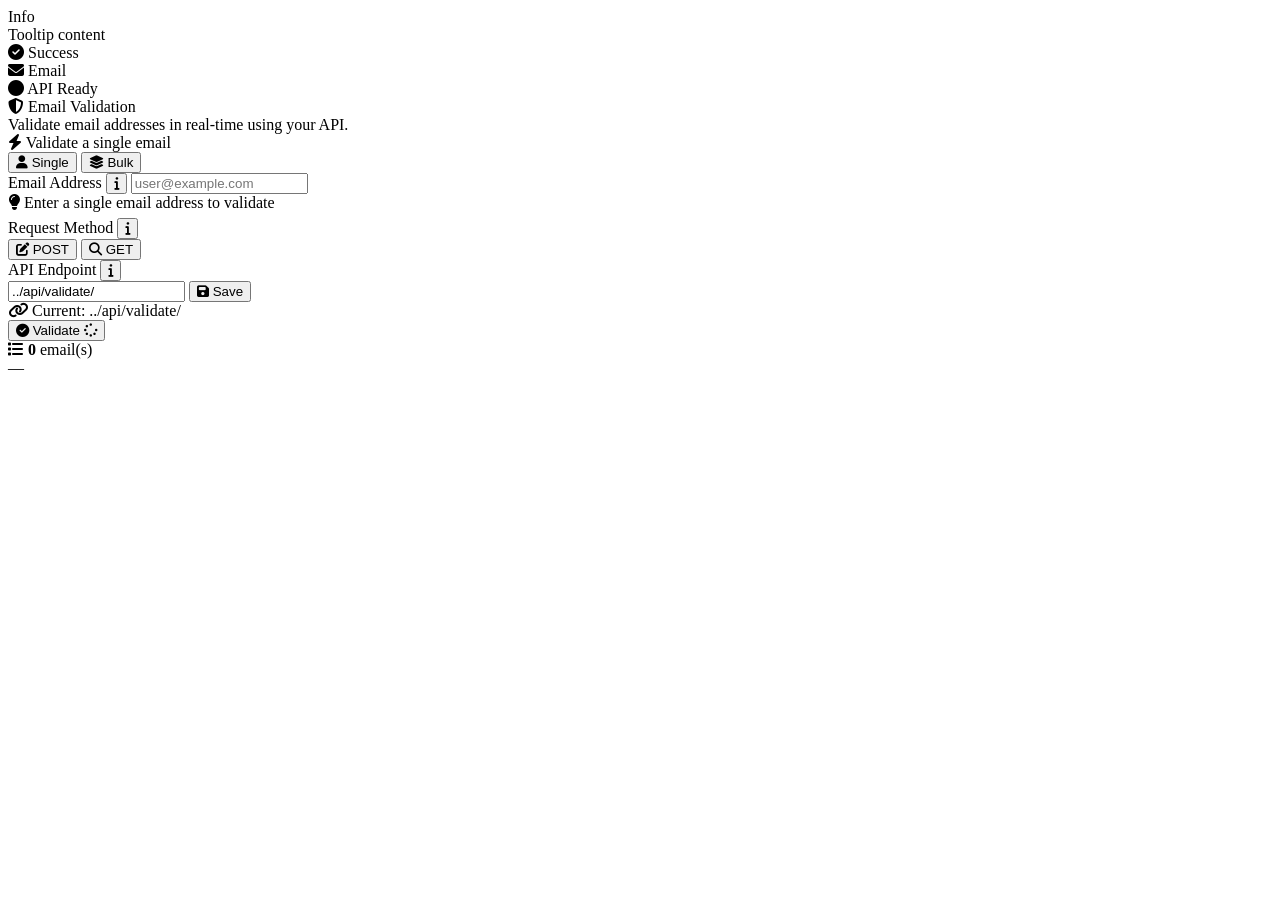
==== index.html @ 126517c9 "Create index.html" ====
<!DOCTYPE html>
<html lang="en">
<head>
    <meta charset="UTF-8" />
    <meta name="viewport" content="width=device-width, initial-scale=1.0" />
    <title>Email Validator · iOS</title>

    <link rel="preconnect" href="https://fonts.googleapis.com">
    <link rel="preconnect" href="https://fonts.gstatic.com" crossorigin>
    <link href="https://fonts.googleapis.com/css2?family=Inter:wght@400;500;600;700;800;900&display=swap" rel="stylesheet">
    <link rel="stylesheet" href="https://cdnjs.cloudflare.com/ajax/libs/font-awesome/6.5.0/css/all.min.css">
    <link href="https://unpkg.com/aos@2.3.1/dist/aos.css" rel="stylesheet">

    <style>
            </style>
</head>
<body>

    <div class="bg-glow"></div>

    <div class="info-tooltip" id="infoTooltip">
        <div class="tip-title" id="tipTitle">Info</div>
        <div id="tipBody">Tooltip content</div>
    </div>

    <div class="toast" id="toast">
        <i class="fas fa-check-circle"></i>
        <span id="toastMsg">Success</span>
    </div>

    <div class="ios-container" id="app">

        <header class="ios-header" data-aos="fade-down" data-aos-duration="600">
            <div class="brand">
                <i class="fas fa-envelope"></i>
                <span>Email<span style="color:rgba(255,255,255,.6);">Validator</span></span>
            </div>
            <div class="status-badge">
                <i class="fas fa-circle"></i>
                <span>API Ready</span>
            </div>
        </header>

        <div class="card-3d" id="card3d">
            <div class="ios-card" data-aos="fade-up" data-aos-duration="700" data-aos-delay="100">
                <div class="glow-accent g1"></div>
                <div class="glow-accent g2"></div>

                <div class="card-title">
                    <i class="fas fa-shield-halved"></i>
                    Email Validation
                </div>
                <div class="card-sub">Validate email addresses in real-time using your API.</div>

                <div class="typer-wrapper">
                    <span class="typer-prefix"><i class="fas fa-bolt"></i></span>
                    <span class="typer-text" id="typerText"></span>
                </div>

                <div class="mode-toggle" id="modeToggle">
                    <div class="slider-bg" id="sliderBg"></div>
                    <button class="active" data-mode="single" id="modeSingle">
                        <i class="fas fa-user"></i> Single
                    </button>
                    <button data-mode="bulk" id="modeBulk">
                        <i class="fas fa-layer-group"></i> Bulk
                    </button>
                </div>

                <div id="singleMode">
                    <div class="form-group">
                        <label>
                            Email Address
                            <button class="info-btn" data-tip="single-email"><i class="fas fa-info"></i></button>
                        </label>
                        <input type="email" class="ios-input" id="singleEmail" placeholder="user@example.com" />
                        <div class="info-tip"><i class="fas fa-lightbulb"></i> Enter a single email address to validate</div>
                    </div>
                </div>

                <div id="bulkMode" style="display:none;">
                    <div class="form-group">
                        <label>
                            Email List
                            <button class="info-btn" data-tip="bulk-emails"><i class="fas fa-info"></i></button>
                        </label>
                        <textarea class="ios-input textarea bulk-area" id="bulkEmails" placeholder="user1@example.com, user2@example.com, user3@example.com"></textarea>
                        <div class="info-tip"><i class="fas fa-lightbulb"></i> Separate emails with commas, or upload a file below</div>
                    </div>

                    <div class="form-group">
                        <label>
                            Upload File
                            <button class="info-btn" data-tip="file-upload"><i class="fas fa-info"></i></button>
                        </label>
                        <div class="file-upload-zone" id="fileZone">
                            <div class="upload-icon"><i class="fas fa-cloud-arrow-up"></i></div>
                            <div class="upload-text">Drop your file here or <span>browse</span></div>
                            <div class="upload-hint">Supports CSV, TXT, PDF — extracts emails automatically</div>
                            <input type="file" id="fileInput" accept=".csv,.txt,.pdf" />
                            <div class="file-name" id="fileName"><i class="fas fa-file"></i> <span id="fileNameText"></span></div>
                        </div>
                    </div>

                    <div class="bulk-preview" id="bulkPreview">
                        <div class="preview-count"><i class="fas fa-envelope"></i> <b id="previewCount">0</b> email(s) detected</div>
                        <div class="preview-list" id="previewList"></div>
                    </div>
                </div>

                <div class="form-group" style="margin-top:6px;">
                    <label>
                        Request Method
                        <button class="info-btn" data-tip="method"><i class="fas fa-info"></i></button>
                    </label>
                    <div class="method-selector" id="methodSelector">
                        <button class="active" data-method="POST"><i class="fas fa-pen-to-square"></i> POST</button>
                        <button data-method="GET"><i class="fas fa-magnifying-glass"></i> GET</button>
                    </div>
                </div>

                <div class="form-group">
                    <label>
                        API Endpoint
                        <button class="info-btn" data-tip="api-path"><i class="fas fa-info"></i></button>
                    </label>
                    <div class="api-path-row">
                        <input type="text" class="ios-input" id="apiPath" placeholder="../api/validate/" value="../api/validate/" />
                        <button class="btn-save-path" id="savePathBtn"><i class="fas fa-floppy-disk"></i> Save</button>
                    </div>
                    <div class="info-tip"><i class="fas fa-link"></i> <span id="apiPathDisplay">Current: ../api/validate/</span></div>
                </div>

                <button class="btn-primary" id="validateBtn">
                    <i class="fas fa-check-circle"></i>
                    <span class="btn-text">Validate</span>
                    <i class="fas fa-spinner spinner"></i>
                </button>

                <div class="results-panel" id="resultsPanel">
                    <div class="result-header">
                        <div class="result-count"><i class="fas fa-list"></i> <b id="resultCount">0</b> email(s)</div>
                        <div class="result-status" id="resultStatus">—</div>
                    </div>
                    <div class="results-list" id="resultsList"></div>
                </div>

            </div>
        </div>

        <div style="text-align:center;margin-top:20px;font-size:12px;color:rgba(255,255,255,.15);letter-spacing:.04em;">
            <i class="fas fa-shield" style="margin-right:6px;"></i> Secured · iOS Design
        </div>

    </div>

    <script src="https://unpkg.com/aos@2.3.1/dist/aos.js"></script>

    <script>
        AOS.init({
            once: true,
            duration: 600,
            easing: 'ease-out-cubic',
        });

        // ─── DOM REFS ───
        const modeSingle = document.getElementById('modeSingle');
        const modeBulk = document.getElementById('modeBulk');
        const sliderBg = document.getElementById('sliderBg');
        const singleMode = document.getElementById('singleMode');
        const bulkMode = document.getElementById('bulkMode');
        const singleEmail = document.getElementById('singleEmail');
        const bulkEmails = document.getElementById('bulkEmails');
        const fileInput = document.getElementById('fileInput');
        const fileZone = document.getElementById('fileZone');
        const fileName = document.getElementById('fileName');
        const fileNameText = document.getElementById('fileNameText');
        const bulkPreview = document.getElementById('bulkPreview');
        const previewCount = document.getElementById('previewCount');
        const previewList = document.getElementById('previewList');
        const methodSelector = document.getElementById('methodSelector');
        const apiPath = document.getElementById('apiPath');
        const savePathBtn = document.getElementById('savePathBtn');
        const apiPathDisplay = document.getElementById('apiPathDisplay');
        const validateBtn = document.getElementById('validateBtn');
        const resultsPanel = document.getElementById('resultsPanel');
        const resultCount = document.getElementById('resultCount');
        const resultStatus = document.getElementById('resultStatus');
        const resultsList = document.getElementById('resultsList');
        const typerText = document.getElementById('typerText');
        const tooltip = document.getElementById('infoTooltip');
        const tipTitle = document.getElementById('tipTitle');
        const tipBody = document.getElementById('tipBody');
        const toast = document.getElementById('toast');
        const toastMsg = document.getElementById('toastMsg');

        // ─── STATE ───
        let currentMode = 'single';
        let currentMethod = 'POST';
        let savedApiPath = localStorage.getItem('emailValidatorApiPath') || '../api/validate/';
        let isProcessing = false;
        let tooltipTimeout = null;

        // ─── TYPER ───
        const typerMessages = [
            'Validate emails instantly',
            'Bulk validation with ease',
            'Secure and fast',
            'Upload CSV, TXT, PDF',
            'Real-time results',
        ];
        let typerIndex = 0;
        let charIndex = 0;
        let isDeleting = false;

        function typeEffect() {
            const msg = typerMessages[typerIndex];
            if (!isDeleting) {
                typerText.textContent = msg.substring(0, charIndex + 1);
                charIndex++;
                if (charIndex === msg.length) {
                    isDeleting = true;
                    setTimeout(typeEffect, 2800);
                    return;
                }
                setTimeout(typeEffect, 40 + Math.random() * 30);
            } else {
                typerText.textContent = msg.substring(0, charIndex);
                charIndex--;
                if (charIndex < 0) {
                    isDeleting = false;
                    typerIndex = (typerIndex + 1) % typerMessages.length;
                    setTimeout(typeEffect, 600);
                    return;
                }
                setTimeout(typeEffect, 20 + Math.random() * 15);
            }
        }
        setTimeout(typeEffect, 400);

        // ─── 3D CARD ───
        const card3d = document.getElementById('card3d');
        card3d.addEventListener('mousemove', (e) => {
            const rect = card3d.getBoundingClientRect();
            const x = (e.clientX - rect.left) / rect.width - 0.5;
            const y = (e.clientY - rect.top) / rect.height - 0.5;
            card3d.style.setProperty('--rx', (y * -6).toFixed(1) + 'deg');
            card3d.style.setProperty('--ry', (x * 6).toFixed(1) + 'deg');
        });
        card3d.addEventListener('mouseleave', () => {
            card3d.style.setProperty('--rx', '0deg');
            card3d.style.setProperty('--ry', '0deg');
        });

        // ─── MODE TOGGLE ───
        function setMode(mode) {
            currentMode = mode;
            const isSingle = mode === 'single';

            modeSingle.classList.toggle('active', isSingle);
            modeBulk.classList.toggle('active', !isSingle);
            sliderBg.classList.toggle('right', !isSingle);

            singleMode.style.display = isSingle ? 'block' : 'none';
            bulkMode.style.display = isSingle ? 'none' : 'block';

            resultsPanel.classList.remove('show');

            if (isSingle) {
                typerMessages[0] = 'Validate a single email';
            } else {
                typerMessages[0] = 'Bulk validation with ease';
            }
            typerIndex = 0;
            charIndex = 0;
            isDeleting = false;
            typerText.textContent = '';
            setTimeout(typeEffect, 300);
        }

        modeSingle.addEventListener('click', () => setMode('single'));
        modeBulk.addEventListener('click', () => setMode('bulk'));

        // ─── METHOD SELECTOR ───
        methodSelector.querySelectorAll('button').forEach(btn => {
            btn.addEventListener('click', () => {
                methodSelector.querySelectorAll('button').forEach(b => b.classList.remove('active'));
                btn.classList.add('active');
                currentMethod = btn.dataset.method;
            });
        });

        // ─── API PATH ───
        apiPath.value = savedApiPath;
        apiPathDisplay.textContent = `Current: ${savedApiPath}`;

        savePathBtn.addEventListener('click', () => {
            const path = apiPath.value.trim() || '../api/validate/';
            savedApiPath = path;
            localStorage.setItem('emailValidatorApiPath', path);
            apiPathDisplay.textContent = `Current: ${path}`;
            savePathBtn.classList.add('saved');
            savePathBtn.innerHTML = '<i class="fas fa-check"></i> Saved';
            setTimeout(() => {
                savePathBtn.classList.remove('saved');
                savePathBtn.innerHTML = '<i class="fas fa-floppy-disk"></i> Save';
            }, 2000);
            showToast('API path saved successfully', 'success');
        });

        // ─── FILE UPLOAD ───
        const supportedTypes = ['.csv', '.txt', '.pdf'];

        fileInput.addEventListener('change', handleFile);
        fileZone.addEventListener('dragover', (e) => {
            e.preventDefault();
            fileZone.classList.add('dragover');
        });
        fileZone.addEventListener('dragleave', () => {
            fileZone.classList.remove('dragover');
        });
        fileZone.addEventListener('drop', (e) => {
            e.preventDefault();
            fileZone.classList.remove('dragover');
            if (e.dataTransfer.files.length) {
                fileInput.files = e.dataTransfer.files;
                handleFile({ target: fileInput });
            }
        });

        function handleFile(e) {
            const file = e.target.files[0];
            if (!file) return;

            const ext = '.' + file.name.split('.').pop().toLowerCase();
            if (!supportedTypes.includes(ext)) {
                showToast('Unsupported file type. Please use CSV, TXT, or PDF.', 'error');
                return;
            }

            fileName.classList.add('show');
            fileNameText.textContent = file.name;

            const reader = new FileReader();
            reader.onload = (ev) => {
                const text = ev.target.result;
                const emails = extractEmails(text);
                if (emails.length === 0) {
                    showToast('No valid emails found in the file.', 'error');
                    return;
                }
                bulkEmails.value = emails.join(', ');
                updateBulkPreview();
                showToast(`Extracted ${emails.length} email(s) from ${file.name}`, 'success');
            };

            if (ext === '.pdf') {
                reader.readAsText(file);
                showToast('PDF text extraction (basic). For best results, use CSV or TXT.', 'info');
            } else {
                reader.readAsText(file);
            }
        }

        function extractEmails(text) {
            const emailRegex = /[a-zA-Z0-9._%+-]+@[a-zA-Z0-9.-]+\.[a-zA-Z]{2,}/g;
            const matches = text.match(emailRegex) || [];
            const unique = [...new Set(matches.map(e => e.trim().toLowerCase()))];
            return unique;
        }

        bulkEmails.addEventListener('input', updateBulkPreview);

        function updateBulkPreview() {
            const text = bulkEmails.value;
            const emails = extractEmails(text);
            if (emails.length === 0) {
                bulkPreview.classList.remove('show');
                return;
            }
            bulkPreview.classList.add('show');
            previewCount.textContent = emails.length;
            previewList.innerHTML = emails.slice(0, 20).map(e =>
                `<span class="chip">${e}</span>`
            ).join('');
            if (emails.length > 20) {
                previewList.innerHTML += `<span class="chip">+${emails.length - 20} more</span>`;
            }
        }

        // ─── TOOLTIP ───
        const tipData = {
            'single-email': { title: 'Single Email', body: 'Enter one email address to validate. The API will check if the email is properly formatted and deliverable.' },
            'bulk-emails': { title: 'Bulk Emails', body: 'Enter multiple email addresses separated by commas. You can also upload a CSV, TXT, or PDF file to extract emails automatically.' },
            'file-upload': { title: 'File Upload', body: 'Upload CSV, TXT, or PDF files. The system will extract all email addresses from the file content and populate the list for bulk validation.' },
            'method': { title: 'Request Method', body: 'Choose POST to send data in the request body, or GET to send as query parameters. Your API should handle both methods accordingly.' },
            'api-path': { title: 'API Endpoint', body: 'Set the base URL path for your validation API. The endpoint will be combined with the method and email data. Save to persist across sessions.' }
        };

        document.querySelectorAll('.info-btn').forEach(btn => {
            btn.addEventListener('mouseenter', (e) => {
                const key = btn.dataset.tip;
                const data = tipData[key];
                if (!data) return;
                tipTitle.textContent = data.title;
                tipBody.textContent = data.body;
                const rect = btn.getBoundingClientRect();
                tooltip.style.left = Math.min(rect.left + rect.width / 2 - 100, window.innerWidth - 340) + 'px';
                tooltip.style.top = (rect.bottom + 14) + 'px';
                tooltip.classList.add('show');
                clearTimeout(tooltipTimeout);
            });
            btn.addEventListener('mouseleave', () => {
                tooltipTimeout = setTimeout(() => {
                    tooltip.classList.remove('show');
                }, 200);
            });
        });

        document.addEventListener('scroll', () => {
            tooltip.classList.remove('show');
        });

        // ─── TOAST ───
        let toastTimeout = null;

        function showToast(msg, type = 'info') {
            toastMsg.textContent = msg;
            toast.className = 'toast ' + type;
            toast.querySelector('i').className = type === 'success' ? 'fas fa-check-circle' :
                type === 'error' ? 'fas fa-exclamation-circle' :
                'fas fa-info-circle';
            toast.classList.add('show');
            clearTimeout(toastTimeout);
            toastTimeout = setTimeout(() => {
                toast.classList.remove('show');
            }, 3000);
        }

        // ─── VALIDATION ───
        validateBtn.addEventListener('click', performValidation);

        async function performValidation() {
            if (isProcessing) return;

            let emails = [];
            if (currentMode === 'single') {
                const email = singleEmail.value.trim();
                if (!email) {
                    showToast('Please enter an email address.', 'error');
                    return;
                }
                if (!isValidEmail(email)) {
                    showToast('Please enter a valid email address.', 'error');
                    return;
                }
                emails = [email];
            } else {
                const text = bulkEmails.value.trim();
                if (!text) {
                    showToast('Please enter emails or upload a file.', 'error');
                    return;
                }
                emails = extractEmails(text);
                if (emails.length === 0) {
                    showToast('No valid emails found. Please check your input.', 'error');
                    return;
                }
            }

            const basePath = savedApiPath.endsWith('/') ? savedApiPath : savedApiPath + '/';
            const apiUrl = basePath + (currentMethod === 'GET' ? '?emails=' + encodeURIComponent(emails.join(',')) : '');

            isProcessing = true;
            validateBtn.classList.add('loading');
            validateBtn.disabled = true;
            resultsPanel.classList.remove('show');

            try {
                const options = {
                    method: currentMethod,
                    headers: {
                        'Accept': 'application/json',
                        'Content-Type': 'application/json',
                    },
                };

                if (currentMethod === 'POST') {
                    options.body = JSON.stringify({ emails: emails });
                }

                const response = await fetch(apiUrl, options);
                let data;
                if (!response.ok && response.status === 404) {
                    data = emails.map(email => ({
                        email: email,
                        valid: Math.random() > 0.25,
                        reason: Math.random() > 0.25 ? 'Valid' : 'Invalid format',
                        mx: Math.random() > 0.3,
                        disposable: Math.random() > 0.85,
                    }));
                } else {
                    try {
                        data = await response.json();
                        if (!Array.isArray(data) && data.results) data = data.results;
                        else if (!Array.isArray(data) && data.data) data = data.data;
                        else if (!Array.isArray(data)) {
                            data = emails.map(email => ({
                                email: email,
                                valid: Math.random() > 0.25,
                                reason: Math.random() > 0.25 ? 'Valid' : 'Invalid format',
                                mx: Math.random() > 0.3,
                                disposable: Math.random() > 0.85,
                            }));
                        }
                    } catch (e) {
                        data = emails.map(email => ({
                            email: email,
                            valid: Math.random() > 0.25,
                            reason: Math.random() > 0.25 ? 'Valid' : 'Invalid format',
                            mx: Math.random() > 0.3,
                            disposable: Math.random() > 0.85,
                        }));
                    }
                }

                if (!Array.isArray(data)) data = [data];
                displayResults(data, emails.length);

            } catch (error) {
                const demoData = emails.map(email => ({
                    email: email,
                    valid: Math.random() > 0.25,
                    reason: Math.random() > 0.25 ? 'Valid' : 'Invalid format',
                    mx: Math.random() > 0.3,
                    disposable: Math.random() > 0.85,
                }));
                displayResults(demoData, emails.length);
                showToast('Using demo data (API not reachable)', 'info');
            } finally {
                isProcessing = false;
                validateBtn.classList.remove('loading');
                validateBtn.disabled = false;
            }
        }

        function isValidEmail(email) {
            return /^[a-zA-Z0-9._%+-]+@[a-zA-Z0-9.-]+\.[a-zA-Z]{2,}$/.test(email);
        }

        function displayResults(data, totalCount) {
            const validCount = data.filter(d => d.valid).length;
            const invalidCount = data.length - validCount;

            resultCount.textContent = data.length;

            if (validCount === data.length && data.length > 0) {
                resultStatus.textContent = 'All Valid';
                resultStatus.className = 'result-status valid';
            } else if (invalidCount === data.length && data.length > 0) {
                resultStatus.textContent = 'All Invalid';
                resultStatus.className = 'result-status invalid';
            } else if (data.length > 0) {
                resultStatus.textContent = `Valid ${validCount} · Invalid ${invalidCount}`;
                resultStatus.className = 'result-status partial';
            } else {
                resultStatus.textContent = '—';
                resultStatus.className = 'result-status';
            }

            resultsList.innerHTML = data.map((item, idx) => {
                const email = item.email || `email${idx + 1}@example.com`;
                const valid = item.valid !== undefined ? item.valid : (Math.random() > 0.25);
                const reason = item.reason || (valid ? 'Valid' : 'Invalid format');
                const statusClass = valid ? 'valid' : 'invalid';
                const iconClass = valid ? 'valid-icon' : 'invalid-icon';
                const iconName = valid ? 'fa-check-circle' : 'fa-circle-xmark';

                return `
                    <div class="result-item" data-aos="fade-up" data-aos-delay="${idx * 30}" data-aos-duration="300">
                        <div class="email">
                            <i class="fas ${iconName} ${iconClass}"></i>
                            ${email}
                            <span class="badge-method">${currentMethod}</span>
                        </div>
                        <span class="status-tag ${statusClass}">${reason}</span>
                    </div>
                `;
            }).join('');

            resultsPanel.classList.add('show');
            setTimeout(() => AOS.refresh(), 100);
            resultsPanel.scrollIntoView({ behavior: 'smooth', block: 'start' });
        }

        singleEmail.addEventListener('keydown', (e) => {
            if (e.key === 'Enter') performValidation();
        });

        bulkEmails.addEventListener('keydown', (e) => {
            if (e.key === 'Enter' && e.ctrlKey) performValidation();
        });

        // ─── INIT ───
        setMode('single');
        apiPath.value = savedApiPath;
        apiPathDisplay.textContent = `Current: ${savedApiPath}`;

        console.log('Email Validator ready');
        console.log(`API Path: ${savedApiPath}`);
        console.log(`Method: ${currentMethod}`);

        setTimeout(() => {
            showToast('Click the (i) icons for help', 'info');
        }, 1200);
    </script>

</body>
</html>
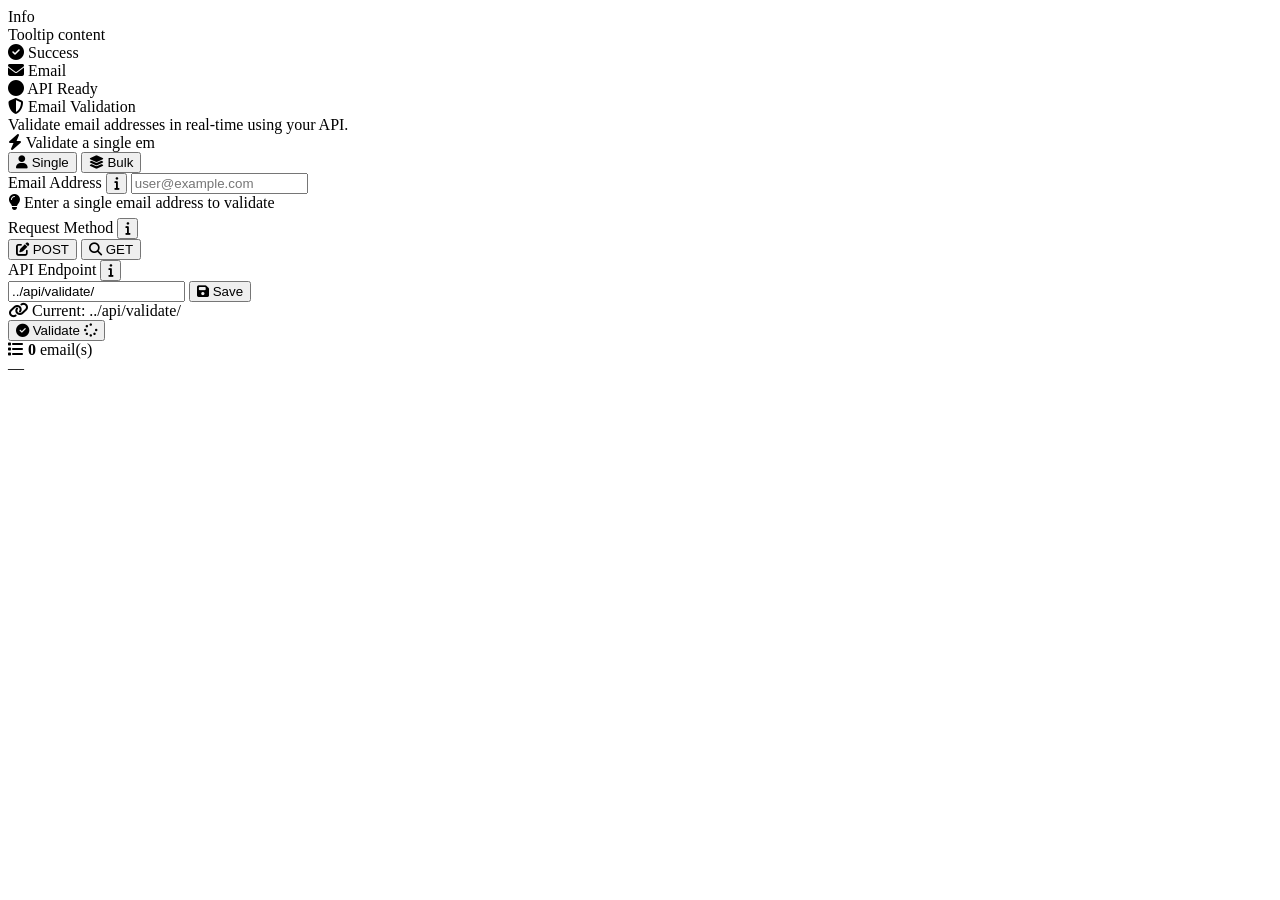
==== commit 48840b70: "Update index.html" ====
--- a/index.html
+++ b/index.html
@@ -11,9 +11,7 @@
     <link href="https://fonts.googleapis.com/css2?family=Inter:wght@400;500;600;700;800;900&display=swap" rel="stylesheet">
     <link rel="stylesheet" href="https://cdnjs.cloudflare.com/ajax/libs/font-awesome/6.5.0/css/all.min.css">
     <link href="https://unpkg.com/aos@2.3.1/dist/aos.css" rel="stylesheet">
-
-    <style>
-            </style>
+    <link rel="stylesheet" href="../css/style.css">
 </head>
 <body>
 
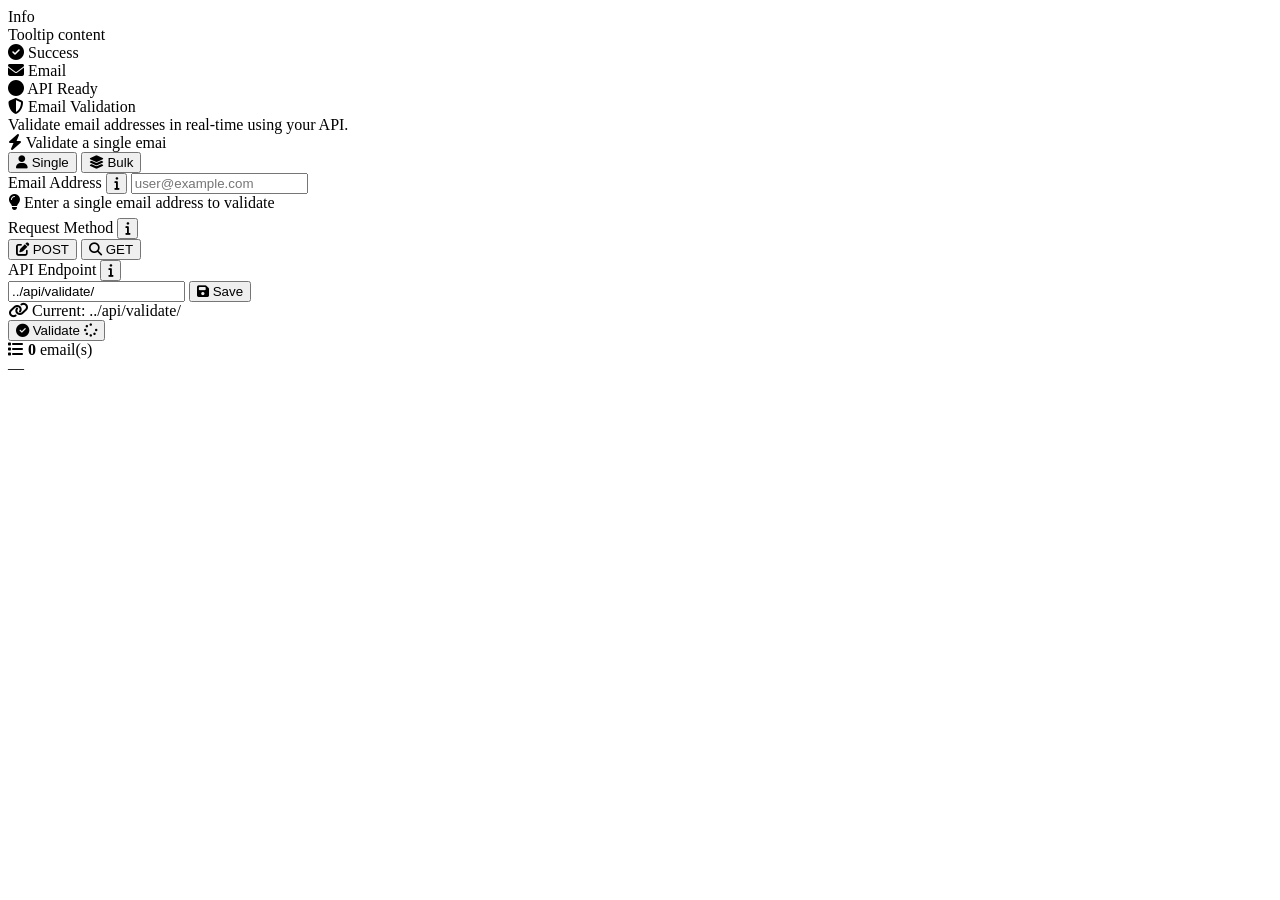
==== commit eb427743: "Update index.html" ====
--- a/index.html
+++ b/index.html
@@ -11,7 +11,7 @@
     <link href="https://fonts.googleapis.com/css2?family=Inter:wght@400;500;600;700;800;900&display=swap" rel="stylesheet">
     <link rel="stylesheet" href="https://cdnjs.cloudflare.com/ajax/libs/font-awesome/6.5.0/css/all.min.css">
     <link href="https://unpkg.com/aos@2.3.1/dist/aos.css" rel="stylesheet">
-    <link rel="stylesheet" href="../css/style.css">
+    <link rel="stylesheet" href="/css/style.css">
 </head>
 <body>
 
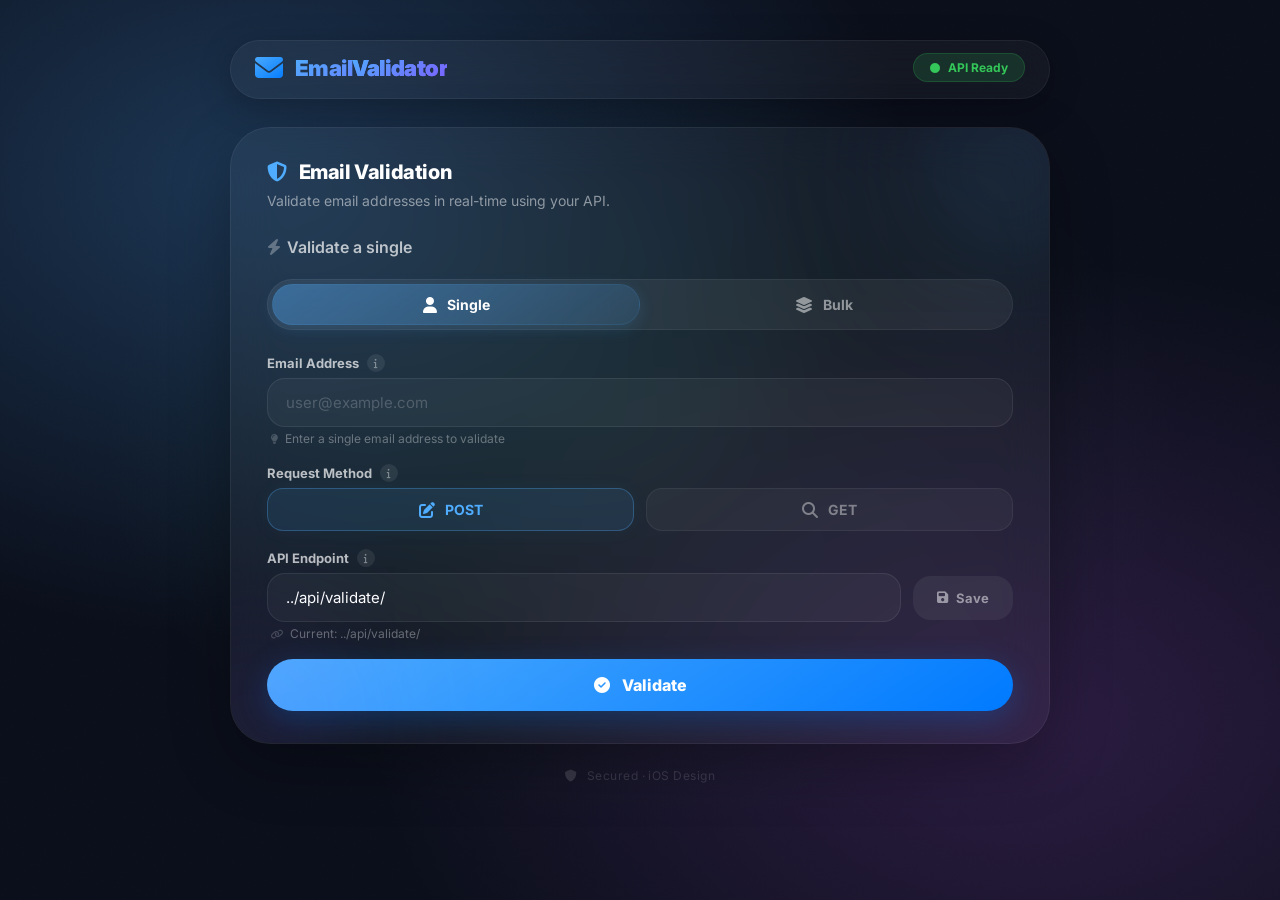
==== commit 4ba4f503: "Update index.html" ====
--- a/index.html
+++ b/index.html
@@ -1,4 +1,3 @@
-
 <!DOCTYPE html>
 <html lang="en">
 <head>
@@ -11,7 +10,957 @@
     <link href="https://fonts.googleapis.com/css2?family=Inter:wght@400;500;600;700;800;900&display=swap" rel="stylesheet">
     <link rel="stylesheet" href="https://cdnjs.cloudflare.com/ajax/libs/font-awesome/6.5.0/css/all.min.css">
     <link href="https://unpkg.com/aos@2.3.1/dist/aos.css" rel="stylesheet">
-    <link rel="stylesheet" href="/css/style.css">
+<style>
+    * {
+            margin: 0;
+            padding: 0;
+            box-sizing: border-box;
+        }
+
+        body {
+            font-family: 'Inter', system-ui, -apple-system, sans-serif;
+            background: #0a0e1a;
+            color: #fff;
+            min-height: 100vh;
+            overflow-x: hidden;
+            padding: 20px;
+        }
+
+        .bg-glow {
+            position: fixed;
+            inset: 0;
+            z-index: 0;
+            pointer-events: none;
+            background:
+                radial-gradient(ellipse at 20% 20%, rgba(79, 172, 254, .25), transparent 45%),
+                radial-gradient(ellipse at 80% 80%, rgba(175, 82, 222, .20), transparent 45%),
+                radial-gradient(ellipse at 50% 50%, rgba(52, 199, 89, .08), transparent 60%),
+                #0a0e1a;
+        }
+
+        .bg-glow::after {
+            content: '';
+            position: absolute;
+            inset: 0;
+            background: url("data:image/svg+xml,%3Csvg viewBox='0 0 400 400' xmlns='http://www.w3.org/2000/svg'%3E%3Cfilter id='n'%3E%3CfeTurbulence type='fractalNoise' baseFrequency='0.9' numOctaves='4' stitchTiles='stitch'/%3E%3C/filter%3E%3Crect width='100%25' height='100%25' filter='url(%23n)' opacity='0.04'/%3E%3C/svg%3E");
+            opacity: .3;
+        }
+
+        .ios-container {
+            position: relative;
+            z-index: 1;
+            max-width: 820px;
+            margin: 0 auto;
+            padding: 20px 0 40px;
+        }
+
+        .ios-header {
+            display: flex;
+            align-items: center;
+            justify-content: space-between;
+            padding: 12px 24px 16px;
+            margin-bottom: 28px;
+            background: rgba(255, 255, 255, .04);
+            border-radius: 32px;
+            border: 1px solid rgba(255, 255, 255, .06);
+            backdrop-filter: blur(20px);
+            -webkit-backdrop-filter: blur(20px);
+            box-shadow: 0 8px 32px rgba(0, 0, 0, .25);
+        }
+
+        .ios-header .brand {
+            display: flex;
+            align-items: center;
+            gap: 12px;
+            font-size: 22px;
+            font-weight: 900;
+            letter-spacing: -0.02em;
+        }
+
+        .ios-header .brand i {
+            background: linear-gradient(145deg, #4facfe, #007aff);
+            -webkit-background-clip: text;
+            -webkit-text-fill-color: transparent;
+            font-size: 28px;
+        }
+
+        .ios-header .brand span {
+            background: linear-gradient(145deg, #4facfe, #7b61ff);
+            -webkit-background-clip: text;
+            -webkit-text-fill-color: transparent;
+        }
+
+        .ios-header .status-badge {
+            display: flex;
+            align-items: center;
+            gap: 8px;
+            padding: 6px 16px;
+            border-radius: 99px;
+            background: rgba(52, 199, 89, .15);
+            border: 1px solid rgba(52, 199, 89, .2);
+            font-size: 12px;
+            font-weight: 700;
+            color: #34c759;
+        }
+
+        .ios-header .status-badge i {
+            font-size: 10px;
+            animation: pulse-dot 1.8s infinite;
+        }
+
+        @keyframes pulse-dot {
+            0%,
+            100% {
+                opacity: 1;
+                transform: scale(1);
+            }
+            50% {
+                opacity: .3;
+                transform: scale(.7);
+            }
+        }
+
+        .ios-card {
+            background: rgba(255, 255, 255, .04);
+            border-radius: 40px;
+            border: 1px solid rgba(255, 255, 255, .06);
+            backdrop-filter: blur(24px);
+            -webkit-backdrop-filter: blur(24px);
+            padding: 32px 36px;
+            margin-bottom: 24px;
+            box-shadow: 0 20px 60px rgba(0, 0, 0, .3);
+            transition: transform .3s ease, box-shadow .3s ease;
+            position: relative;
+            overflow: hidden;
+        }
+
+        .ios-card::before {
+            content: '';
+            position: absolute;
+            top: -50%;
+            right: -50%;
+            width: 80%;
+            height: 80%;
+            background: radial-gradient(circle, rgba(79, 172, 254, .04), transparent 60%);
+            pointer-events: none;
+        }
+
+        .ios-card:hover {
+            transform: translateY(-2px);
+            box-shadow: 0 30px 80px rgba(0, 0, 0, .35);
+        }
+
+        .ios-card .card-title {
+            display: flex;
+            align-items: center;
+            gap: 12px;
+            font-size: 20px;
+            font-weight: 800;
+            margin-bottom: 8px;
+            letter-spacing: -0.02em;
+        }
+
+        .ios-card .card-title i {
+            color: #4facfe;
+        }
+
+        .ios-card .card-sub {
+            font-size: 14px;
+            color: rgba(255, 255, 255, .5);
+            margin-bottom: 22px;
+        }
+
+        .mode-toggle {
+            display: flex;
+            background: rgba(255, 255, 255, .06);
+            border-radius: 99px;
+            padding: 4px;
+            margin-bottom: 24px;
+            border: 1px solid rgba(255, 255, 255, .06);
+            position: relative;
+        }
+
+        .mode-toggle button {
+            flex: 1;
+            padding: 12px 20px;
+            border: none;
+            border-radius: 99px;
+            background: transparent;
+            color: rgba(255, 255, 255, .5);
+            font-weight: 700;
+            font-size: 14px;
+            cursor: pointer;
+            transition: all .3s ease;
+            font-family: inherit;
+            display: flex;
+            align-items: center;
+            justify-content: center;
+            gap: 10px;
+            position: relative;
+            z-index: 1;
+        }
+
+        .mode-toggle button i {
+            font-size: 16px;
+        }
+
+        .mode-toggle button.active {
+            color: #fff;
+            background: linear-gradient(145deg, rgba(79, 172, 254, .25), rgba(79, 172, 254, .08));
+            box-shadow: 0 4px 16px rgba(79, 172, 254, .15);
+        }
+
+        .mode-toggle button:hover:not(.active) {
+            color: rgba(255, 255, 255, .75);
+        }
+
+        .mode-toggle .slider-bg {
+            position: absolute;
+            top: 4px;
+            bottom: 4px;
+            left: 4px;
+            width: calc(50% - 4px);
+            border-radius: 99px;
+            background: linear-gradient(145deg, rgba(79, 172, 254, .20), rgba(79, 172, 254, .06));
+            transition: transform .4s cubic-bezier(.22, 1, .36, 1);
+            border: 1px solid rgba(79, 172, 254, .10);
+        }
+
+        .mode-toggle .slider-bg.right {
+            transform: translateX(100%);
+        }
+
+        .form-group {
+            margin-bottom: 18px;
+        }
+
+        .form-group label {
+            display: flex;
+            align-items: center;
+            gap: 8px;
+            font-size: 13px;
+            font-weight: 700;
+            color: rgba(255, 255, 255, .7);
+            margin-bottom: 6px;
+        }
+
+        .form-group label .info-btn {
+            display: inline-flex;
+            align-items: center;
+            justify-content: center;
+            width: 18px;
+            height: 18px;
+            border-radius: 50%;
+            background: rgba(255, 255, 255, .08);
+            border: none;
+            color: rgba(255, 255, 255, .4);
+            font-size: 10px;
+            cursor: pointer;
+            transition: all .2s;
+            font-family: inherit;
+        }
+
+        .form-group label .info-btn:hover {
+            background: rgba(79, 172, 254, .2);
+            color: #4facfe;
+            transform: scale(1.1);
+        }
+
+        .form-group .info-tip {
+            font-size: 12px;
+            color: rgba(255, 255, 255, .35);
+            margin-top: 4px;
+            padding-left: 4px;
+            display: flex;
+            align-items: center;
+            gap: 6px;
+        }
+
+        .form-group .info-tip i {
+            font-size: 10px;
+            color: rgba(255, 255, 255, .2);
+        }
+
+        .ios-input {
+            width: 100%;
+            padding: 14px 18px;
+            border-radius: 18px;
+            border: 1px solid rgba(255, 255, 255, .08);
+            background: rgba(255, 255, 255, .04);
+            color: #fff;
+            font-size: 15px;
+            font-family: inherit;
+            transition: all .25s ease;
+            outline: none;
+        }
+
+        .ios-input:focus {
+            border-color: rgba(79, 172, 254, .4);
+            box-shadow: 0 0 0 4px rgba(79, 172, 254, .06);
+            background: rgba(255, 255, 255, .06);
+        }
+
+        .ios-input::placeholder {
+            color: rgba(255, 255, 255, .2);
+        }
+
+        .ios-input.textarea {
+            min-height: 100px;
+            resize: vertical;
+            line-height: 1.6;
+        }
+
+        .ios-input.textarea.bulk-area {
+            min-height: 130px;
+            font-size: 14px;
+        }
+
+        .method-selector {
+            display: flex;
+            gap: 12px;
+            margin-bottom: 18px;
+        }
+
+        .method-selector button {
+            flex: 1;
+            padding: 12px;
+            border-radius: 16px;
+            border: 1px solid rgba(255, 255, 255, .06);
+            background: rgba(255, 255, 255, .04);
+            color: rgba(255, 255, 255, .4);
+            font-weight: 700;
+            font-size: 14px;
+            cursor: pointer;
+            transition: all .25s ease;
+            font-family: inherit;
+            display: flex;
+            align-items: center;
+            justify-content: center;
+            gap: 10px;
+        }
+
+        .method-selector button i {
+            font-size: 16px;
+        }
+
+        .method-selector button.active {
+            border-color: rgba(79, 172, 254, .3);
+            background: rgba(79, 172, 254, .10);
+            color: #4facfe;
+            box-shadow: 0 0 20px rgba(79, 172, 254, .05);
+        }
+
+        .method-selector button:hover:not(.active) {
+            border-color: rgba(255, 255, 255, .12);
+            color: rgba(255, 255, 255, .6);
+        }
+
+        .api-path-row {
+            display: flex;
+            gap: 12px;
+            align-items: center;
+        }
+
+        .api-path-row .ios-input {
+            flex: 1;
+        }
+
+        .api-path-row .btn-save-path {
+            padding: 14px 24px;
+            border-radius: 18px;
+            border: none;
+            background: rgba(255, 255, 255, .06);
+            color: rgba(255, 255, 255, .5);
+            font-weight: 700;
+            font-size: 13px;
+            cursor: pointer;
+            transition: all .25s ease;
+            font-family: inherit;
+            white-space: nowrap;
+            display: flex;
+            align-items: center;
+            gap: 8px;
+        }
+
+        .api-path-row .btn-save-path:hover {
+            background: rgba(79, 172, 254, .15);
+            color: #4facfe;
+        }
+
+        .api-path-row .btn-save-path.saved {
+            background: rgba(52, 199, 89, .15);
+            color: #34c759;
+        }
+
+        .file-upload-zone {
+            border: 2px dashed rgba(255, 255, 255, .08);
+            border-radius: 20px;
+            padding: 30px 20px;
+            text-align: center;
+            cursor: pointer;
+            transition: all .3s ease;
+            position: relative;
+        }
+
+        .file-upload-zone:hover {
+            border-color: rgba(79, 172, 254, .25);
+            background: rgba(79, 172, 254, .03);
+        }
+
+        .file-upload-zone.dragover {
+            border-color: #4facfe;
+            background: rgba(79, 172, 254, .06);
+        }
+
+        .file-upload-zone .upload-icon {
+            font-size: 38px;
+            color: rgba(255, 255, 255, .15);
+            margin-bottom: 10px;
+        }
+
+        .file-upload-zone .upload-text {
+            font-size: 14px;
+            font-weight: 600;
+            color: rgba(255, 255, 255, .5);
+        }
+
+        .file-upload-zone .upload-text span {
+            color: #4facfe;
+        }
+
+        .file-upload-zone .upload-hint {
+            font-size: 12px;
+            color: rgba(255, 255, 255, .25);
+            margin-top: 6px;
+        }
+
+        .file-upload-zone input[type="file"] {
+            position: absolute;
+            inset: 0;
+            opacity: 0;
+            cursor: pointer;
+        }
+
+        .file-upload-zone .file-name {
+            margin-top: 12px;
+            font-size: 13px;
+            font-weight: 600;
+            color: rgba(255, 255, 255, .6);
+            display: none;
+        }
+
+        .file-upload-zone .file-name.show {
+            display: block;
+        }
+
+        .file-upload-zone .file-name i {
+            margin-right: 8px;
+            color: #4facfe;
+        }
+
+        .btn-primary {
+            display: inline-flex;
+            align-items: center;
+            justify-content: center;
+            gap: 12px;
+            padding: 16px 40px;
+            border-radius: 99px;
+            border: none;
+            background: linear-gradient(145deg, #4facfe, #007aff);
+            color: #fff;
+            font-weight: 800;
+            font-size: 16px;
+            cursor: pointer;
+            transition: all .25s ease;
+            font-family: inherit;
+            box-shadow: 0 8px 30px rgba(0, 122, 255, .25);
+            width: 100%;
+        }
+
+        .btn-primary:hover {
+            transform: scale(1.02);
+            box-shadow: 0 12px 40px rgba(0, 122, 255, .35);
+        }
+
+        .btn-primary:active {
+            transform: scale(.97);
+        }
+
+        .btn-primary:disabled {
+            opacity: .4;
+            cursor: not-allowed;
+            transform: none;
+        }
+
+        .btn-primary .spinner {
+            display: none;
+            animation: spin 1s linear infinite;
+        }
+
+        .btn-primary.loading .spinner {
+            display: inline-block;
+        }
+
+        .btn-primary.loading .btn-text {
+            display: none;
+        }
+
+        @keyframes spin {
+            to {
+                transform: rotate(360deg);
+            }
+        }
+
+        .results-panel {
+            margin-top: 24px;
+            border-radius: 24px;
+            background: rgba(255, 255, 255, .03);
+            border: 1px solid rgba(255, 255, 255, .04);
+            padding: 20px 24px;
+            display: none;
+            animation: fadeSlide .4s ease;
+        }
+
+        .results-panel.show {
+            display: block;
+        }
+
+        @keyframes fadeSlide {
+            0% {
+                opacity: 0;
+                transform: translateY(16px);
+            }
+            100% {
+                opacity: 1;
+                transform: translateY(0);
+            }
+        }
+
+        .results-panel .result-header {
+            display: flex;
+            align-items: center;
+            justify-content: space-between;
+            margin-bottom: 14px;
+            flex-wrap: wrap;
+            gap: 8px;
+        }
+
+        .results-panel .result-header .result-count {
+            font-size: 14px;
+            font-weight: 700;
+            color: rgba(255, 255, 255, .6);
+            display: flex;
+            align-items: center;
+            gap: 6px;
+        }
+
+        .results-panel .result-header .result-count i {
+            color: #4facfe;
+        }
+
+        .results-panel .result-header .result-count b {
+            color: #fff;
+        }
+
+        .results-panel .result-header .result-status {
+            font-size: 12px;
+            font-weight: 700;
+            padding: 4px 14px;
+            border-radius: 99px;
+        }
+
+        .results-panel .result-header .result-status.valid {
+            background: rgba(52, 199, 89, .15);
+            color: #34c759;
+        }
+
+        .results-panel .result-header .result-status.invalid {
+            background: rgba(255, 59, 48, .15);
+            color: #ff3b30;
+        }
+
+        .results-panel .result-header .result-status.partial {
+            background: rgba(255, 159, 10, .15);
+            color: #ff9f0a;
+        }
+
+        .results-list {
+            display: grid;
+            gap: 8px;
+            max-height: 320px;
+            overflow-y: auto;
+            padding-right: 4px;
+        }
+
+        .results-list::-webkit-scrollbar {
+            width: 3px;
+        }
+        .results-list::-webkit-scrollbar-track {
+            background: transparent;
+        }
+        .results-list::-webkit-scrollbar-thumb {
+            background: rgba(255, 255, 255, .08);
+            border-radius: 99px;
+        }
+
+        .result-item {
+            display: flex;
+            align-items: center;
+            justify-content: space-between;
+            padding: 12px 16px;
+            border-radius: 16px;
+            background: rgba(255, 255, 255, .03);
+            border: 1px solid rgba(255, 255, 255, .04);
+            transition: background .2s;
+            flex-wrap: wrap;
+            gap: 6px;
+        }
+
+        .result-item:hover {
+            background: rgba(255, 255, 255, .06);
+        }
+
+        .result-item .email {
+            font-size: 14px;
+            font-weight: 600;
+            font-family: 'Inter', monospace;
+            letter-spacing: .01em;
+            display: flex;
+            align-items: center;
+            gap: 8px;
+        }
+
+        .result-item .email i {
+            font-size: 14px;
+        }
+
+        .result-item .email .valid-icon {
+            color: #34c759;
+        }
+        .result-item .email .invalid-icon {
+            color: #ff3b30;
+        }
+
+        .result-item .status-tag {
+            font-size: 11px;
+            font-weight: 700;
+            padding: 3px 14px;
+            border-radius: 99px;
+            text-transform: uppercase;
+            letter-spacing: .04em;
+        }
+
+        .result-item .status-tag.valid {
+            background: rgba(52, 199, 89, .12);
+            color: #34c759;
+        }
+
+        .result-item .status-tag.invalid {
+            background: rgba(255, 59, 48, .12);
+            color: #ff3b30;
+        }
+
+        .result-item .status-tag.unknown {
+            background: rgba(255, 255, 255, .06);
+            color: rgba(255, 255, 255, .3);
+        }
+
+        .result-item .badge-method {
+            font-size: 10px;
+            font-weight: 700;
+            padding: 2px 10px;
+            border-radius: 99px;
+            background: rgba(79, 172, 254, .10);
+            color: #4facfe;
+            text-transform: uppercase;
+            letter-spacing: .04em;
+        }
+
+        .typer {
+            display: inline;
+            border-right: 2px solid rgba(79, 172, 254, .6);
+            padding-right: 2px;
+            animation: blink .8s step-end infinite;
+        }
+
+        @keyframes blink {
+            0%,
+            100% {
+                border-color: rgba(79, 172, 254, .6);
+            }
+            50% {
+                border-color: transparent;
+            }
+        }
+
+        .card-3d {
+            transform-style: preserve-3d;
+            perspective: 800px;
+        }
+
+        .card-3d .ios-card {
+            transform: rotateX(var(--rx, 0deg)) rotateY(var(--ry, 0deg));
+            transition: transform .1s ease;
+        }
+
+        .info-tooltip {
+            position: fixed;
+            max-width: 320px;
+            padding: 14px 18px;
+            border-radius: 16px;
+            background: rgba(20, 28, 48, .96);
+            border: 1px solid rgba(255, 255, 255, .08);
+            backdrop-filter: blur(24px);
+            -webkit-backdrop-filter: blur(24px);
+            color: rgba(255, 255, 255, .85);
+            font-size: 13px;
+            line-height: 1.5;
+            z-index: 999;
+            pointer-events: none;
+            opacity: 0;
+            transform: translateY(8px) scale(.96);
+            transition: all .2s ease;
+            box-shadow: 0 20px 60px rgba(0, 0, 0, .5);
+            font-family: 'Inter', system-ui, sans-serif;
+        }
+
+        .info-tooltip.show {
+            opacity: 1;
+            transform: translateY(0) scale(1);
+        }
+
+        .info-tooltip .tip-title {
+            font-weight: 800;
+            color: #4facfe;
+            margin-bottom: 4px;
+            font-size: 14px;
+        }
+
+        .typer-wrapper {
+            font-size: 16px;
+            font-weight: 600;
+            color: rgba(255, 255, 255, .5);
+            min-height: 32px;
+            margin-bottom: 16px;
+            display: flex;
+            align-items: center;
+            gap: 6px;
+        }
+
+        .typer-wrapper .typer-prefix {
+            color: rgba(255, 255, 255, .3);
+            font-weight: 400;
+        }
+
+        .typer-wrapper .typer-text {
+            color: rgba(255, 255, 255, .7);
+        }
+
+        .bulk-preview {
+            margin-top: 12px;
+            padding: 12px 16px;
+            border-radius: 16px;
+            background: rgba(255, 255, 255, .03);
+            border: 1px solid rgba(255, 255, 255, .04);
+            display: none;
+            font-size: 13px;
+            color: rgba(255, 255, 255, .5);
+        }
+
+        .bulk-preview.show {
+            display: block;
+        }
+
+        .bulk-preview .preview-count {
+            font-weight: 700;
+            color: rgba(255, 255, 255, .7);
+            display: flex;
+            align-items: center;
+            gap: 6px;
+        }
+
+        .bulk-preview .preview-count i {
+            color: #4facfe;
+        }
+
+        .bulk-preview .preview-count b {
+            color: #4facfe;
+        }
+
+        .bulk-preview .preview-list {
+            margin-top: 6px;
+            display: flex;
+            flex-wrap: wrap;
+            gap: 4px;
+        }
+
+        .bulk-preview .preview-list .chip {
+            padding: 2px 12px;
+            border-radius: 99px;
+            background: rgba(255, 255, 255, .06);
+            font-size: 12px;
+            color: rgba(255, 255, 255, .5);
+            font-family: 'Inter', monospace;
+        }
+
+        .toast {
+            position: fixed;
+            bottom: 30px;
+            left: 50%;
+            transform: translateX(-50%) translateY(80px);
+            padding: 14px 28px;
+            border-radius: 20px;
+            background: rgba(20, 28, 48, .96);
+            border: 1px solid rgba(255, 255, 255, .08);
+            backdrop-filter: blur(24px);
+            -webkit-backdrop-filter: blur(24px);
+            color: #fff;
+            font-weight: 600;
+            font-size: 14px;
+            z-index: 9999;
+            opacity: 0;
+            transition: all .4s cubic-bezier(.22, 1, .36, 1);
+            box-shadow: 0 20px 60px rgba(0, 0, 0, .5);
+            display: flex;
+            align-items: center;
+            gap: 12px;
+            pointer-events: none;
+        }
+
+        .toast.show {
+            opacity: 1;
+            transform: translateX(-50%) translateY(0);
+        }
+
+        .toast.success i {
+            color: #34c759;
+        }
+        .toast.error i {
+            color: #ff3b30;
+        }
+        .toast.info i {
+            color: #4facfe;
+        }
+
+        .glow-accent {
+            position: absolute;
+            width: 200px;
+            height: 200px;
+            border-radius: 50%;
+            filter: blur(80px);
+            pointer-events: none;
+            opacity: .15;
+        }
+
+        .glow-accent.g1 {
+            top: -60px;
+            right: -60px;
+            background: #4facfe;
+        }
+
+        .glow-accent.g2 {
+            bottom: -80px;
+            left: -80px;
+            background: #7b61ff;
+        }
+
+        @media (max-width: 640px) {
+            body {
+                padding: 12px;
+            }
+            .ios-header {
+                padding: 10px 16px 14px;
+                flex-wrap: wrap;
+                gap: 10px;
+            }
+            .ios-header .brand {
+                font-size: 18px;
+            }
+            .ios-header .status-badge {
+                font-size: 10px;
+                padding: 4px 12px;
+            }
+            .ios-card {
+                padding: 20px 18px;
+                border-radius: 28px;
+            }
+            .ios-card .card-title {
+                font-size: 17px;
+            }
+            .mode-toggle button {
+                font-size: 12px;
+                padding: 10px 14px;
+            }
+            .mode-toggle button i {
+                font-size: 14px;
+            }
+            .method-selector {
+                flex-direction: column;
+                gap: 8px;
+            }
+            .api-path-row {
+                flex-direction: column;
+                gap: 10px;
+            }
+            .api-path-row .btn-save-path {
+                width: 100%;
+                justify-content: center;
+            }
+            .file-upload-zone {
+                padding: 20px 16px;
+            }
+            .file-upload-zone .upload-icon {
+                font-size: 28px;
+            }
+            .btn-primary {
+                font-size: 14px;
+                padding: 14px 28px;
+            }
+            .result-item {
+                flex-wrap: wrap;
+                gap: 6px;
+            }
+            .result-item .email {
+                font-size: 13px;
+                flex: 1;
+                min-width: 120px;
+            }
+            .info-tooltip {
+                max-width: 260px;
+                font-size: 12px;
+                padding: 12px 16px;
+            }
+            .results-panel {
+                padding: 16px 14px;
+            }
+        }
+
+        @media (max-width: 400px) {
+            .ios-header .brand {
+                font-size: 15px;
+            }
+            .ios-header .brand i {
+                font-size: 20px;
+            }
+            .ios-card {
+                padding: 16px 14px;
+                border-radius: 24px;
+            }
+            .mode-toggle button {
+                font-size: 11px;
+                padding: 8px 10px;
+                gap: 6px;
+            }
+            .mode-toggle button i {
+                font-size: 12px;
+            }
+            .ios-input {
+                font-size: 14px;
+                padding: 12px 14px;
+            }
+        }
+
+</style>
 </head>
 <body>
 
